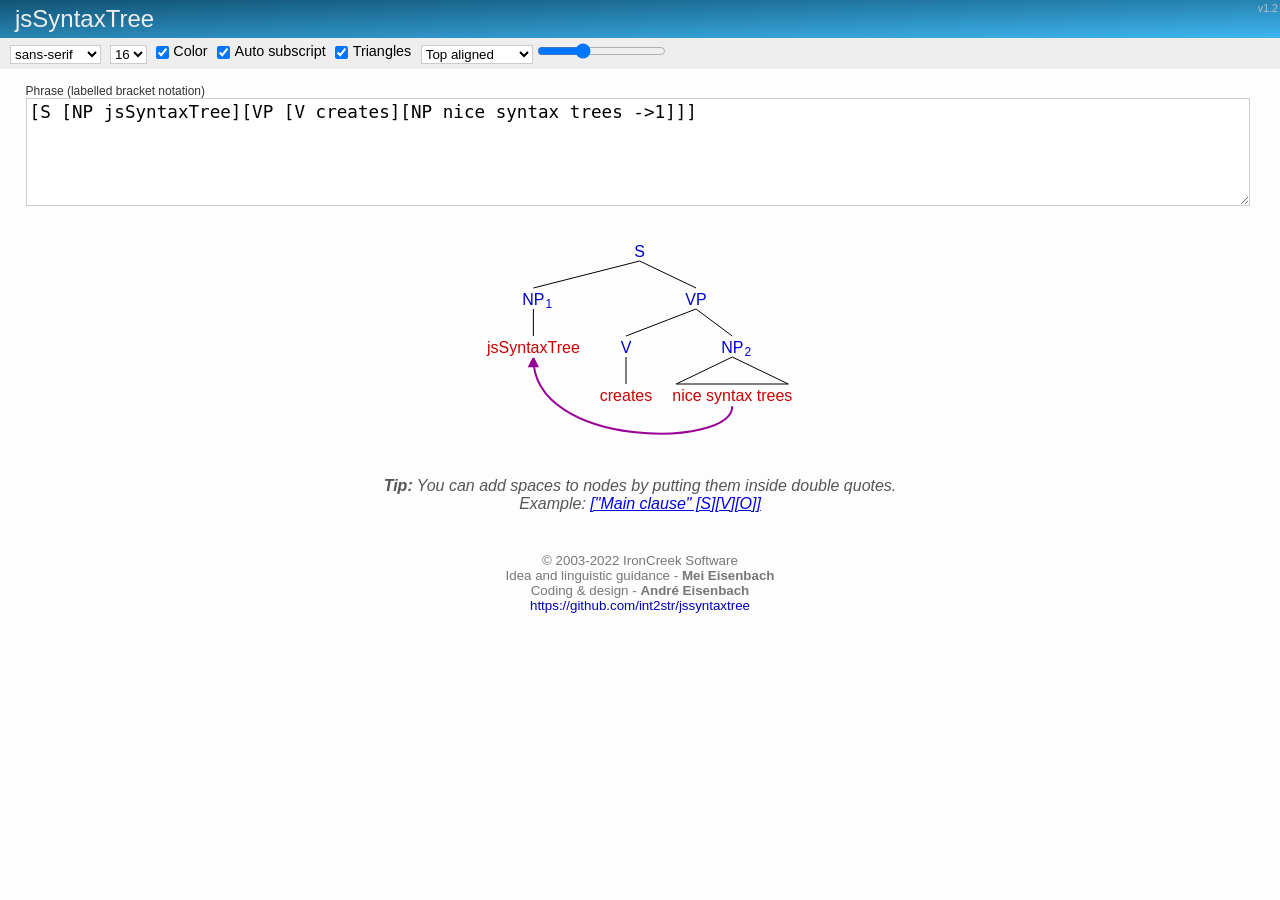
==== MicroML_AST_Viewer/wwwroot/index.html @ 78c35410 "Moving files to correct path. Adjusting the .fsproj file to have the correct modules. Changing Progr" ====
<!DOCTYPE html>
<title>jsSyntaxTree</title>
<link rel="stylesheet" type="text/css" href="default.css" />
<link rel="manifest" href="syntaxtree.webmanifest" />
<script type="module" src="syntaxtree.js" async></script>
<meta http-equiv="Content-Type" content="text/html;charset=utf-8" />
<meta name='viewport' content='width=device-width, initial-scale=1' />
<meta name="author" content="Andre Eisenbach" />
<meta name="description"
  content="jsSyntaxtree - a syntax tree generator for linguists. Draw syntax trees from labelled bracket notation phrases and include them into your assignment/homework." />
<meta name="keywords" content="syntax tree, linguists, homework, labelled bracket notation" />

<h1>jsSyntaxTree</h1>

<div id="options">
  <select id="font">
    <option value="sans-serif" selected="selected">sans-serif</option>
    <option value="serif">serif</option>
    <option value="monospace">monospace</option>
    <option value="cursive">cursive</option>
    <option value="fantasy">fantasy</option>
  </select>&nbsp;
  <select id="fontsize">
    <option value="12">12</option>
    <option value="14">14</option>
    <option value="16" selected="selected">16</option>
    <option value="18">18</option>
    <option value="20">20</option>
    <option value="24">24</option>
    <option value="36">36</option>
  </select>&nbsp;
  <input type="checkbox" id="nodecolor" checked="checked" />
  <label for="nodecolor">Color</label>
  <input type="checkbox" id="autosub" checked="checked" />
  <label for="autosub">Auto subscript</label>
  <input type="checkbox" id="triangles" checked="checked" />
  <label for="triangles">Triangles</label>
  <select id="align">
    <option value="0">Top aligned</option>
    <option value="1">Leaves aligned</option>
    <option value="2">Bottom aligned</option>
  </select>
  <input type="range" id="spacing" min="75" max="150" value="100" />
</div>

<div id="input">
  <h2>Phrase (labelled bracket notation)</h2>
  <textarea rows="5" id="code">[S [NP jsSyntaxTree][VP [V creates][NP nice syntax trees ->1]]]</textarea>
  <span id="parse-error"></span>
</div>

<div id="tree"><canvas id="canvas" width="100" height="100"></canvas></div>

<div id="tip"></div>

<footer>
  &copy; 2003-2022 IronCreek Software<br />
  Idea and linguistic guidance - <b>Mei Eisenbach</b><br />
  Coding &amp; design - <b>Andr&eacute; Eisenbach</b><br />
  <a href="https://github.com/int2str/jssyntaxtree">https://github.com/int2str/jssyntaxtree</a>
  <div id="version">&nbsp;</div>
</footer>
---- MicroML_AST_Viewer/wwwroot/default.css ----
* {
  margin: 0;
  padding: 0;
}

body {
  color: black;
  background-color: #fdfdfd;
  font-family: "Bitsream Vera Sans",Helvetica,Arial,sans-serif;
}

h1 {
  background-image: linear-gradient(to bottom right, #125475, #3eb5f0);
  color: #eee;
  padding: 5px 15px;
  font-weight: normal;
  font-size: 1.5rem;
}

h2 {
  font-size: 0.75rem;
  font-weight: normal;
  color: #333;
}

textarea, button, select {
  border: 1px solid #ccc;
  background-color: white;
}

textarea {
  font-size: 1.1rem;
  width: 99%;
  padding: 3px;
}

footer {
  text-align: center;
  font-size: smaller;
  margin-top: 40px;
  color: #777;
  clear: both;
}

footer a {
  color: #00B;
  text-decoration: none;
}

input[type="checkbox"] {
  vertical-align: auto;
}

label {
  vertical-align: top;
  font-size: 0.9rem;
  padding-right: 5px;
}

#options {
  background-color: #eee;
  padding: 5px 10px;
  margin-bottom: 15px;
}

#input {
  margin: 15px auto;
  width: 96%;
}

#tree {
  display: flex;
  align-items: center;
  justify-content: center;
}

#tip {
  margin-top: 40px;
  color: #555;
  text-align: center;
  font-style: italic;
}

#version {
  position: absolute;
  right: 2px;
  top: 2px;
  color: #BBB;
  font-size: 0.8em;
}

#parse-error {
  color: #666;
  height: 0.7em;
  font-size: 0.7em;
  display: block;
}

#canvas {
  cursor: pointer;
}
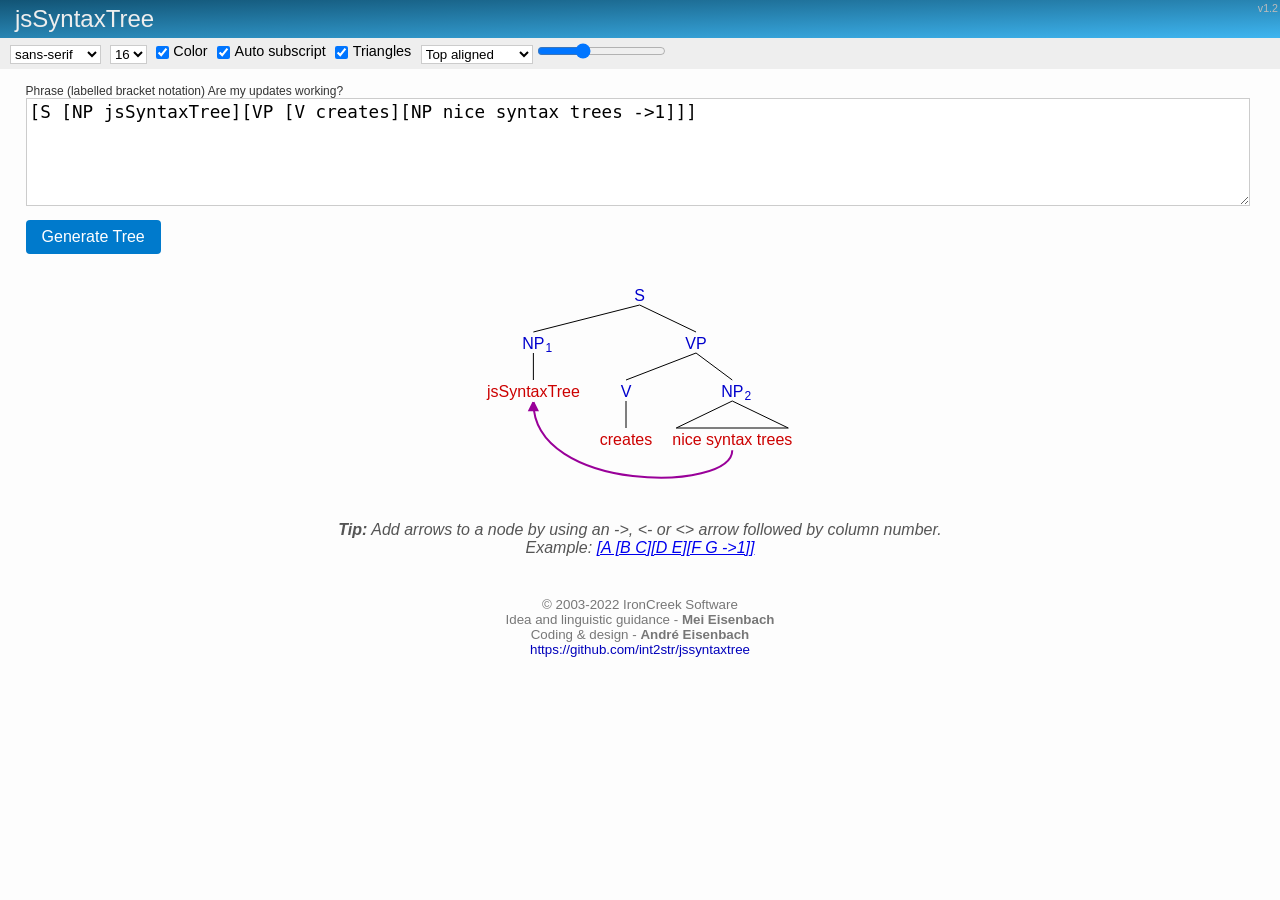
==== commit d542c8bf: "First fully working version, made small updates so that it reads bracket syntax correctly and update" ====
--- a/MicroML_AST_Viewer/wwwroot/index.html
+++ b/MicroML_AST_Viewer/wwwroot/index.html
@@ -44,8 +44,9 @@
 </div>
 
 <div id="input">
-  <h2>Phrase (labelled bracket notation)</h2>
+  <h2>Phrase (labelled bracket notation) Are my updates working?</h2>
   <textarea rows="5" id="code">[S [NP jsSyntaxTree][VP [V creates][NP nice syntax trees ->1]]]</textarea>
+  <button id="submit">Generate Tree</button>
   <span id="parse-error"></span>
 </div>
 
--- a/MicroML_AST_Viewer/wwwroot/default.css
+++ b/MicroML_AST_Viewer/wwwroot/default.css
@@ -98,4 +98,24 @@
 
 #canvas {
   cursor: pointer;
-}+}
+#submit {
+  display: block;
+  margin-top: 10px;
+  padding: 8px 16px;
+  font-size: 16px;
+  background-color: #007acc;
+  color: white;
+  border: none;
+  cursor: pointer;
+  border-radius: 4px;
+}
+
+#submit:hover {
+  background-color: #005f99;
+}
+
+button {
+  position: relative;
+  z-index: 10; /* Ensures it's above other elements */
+}
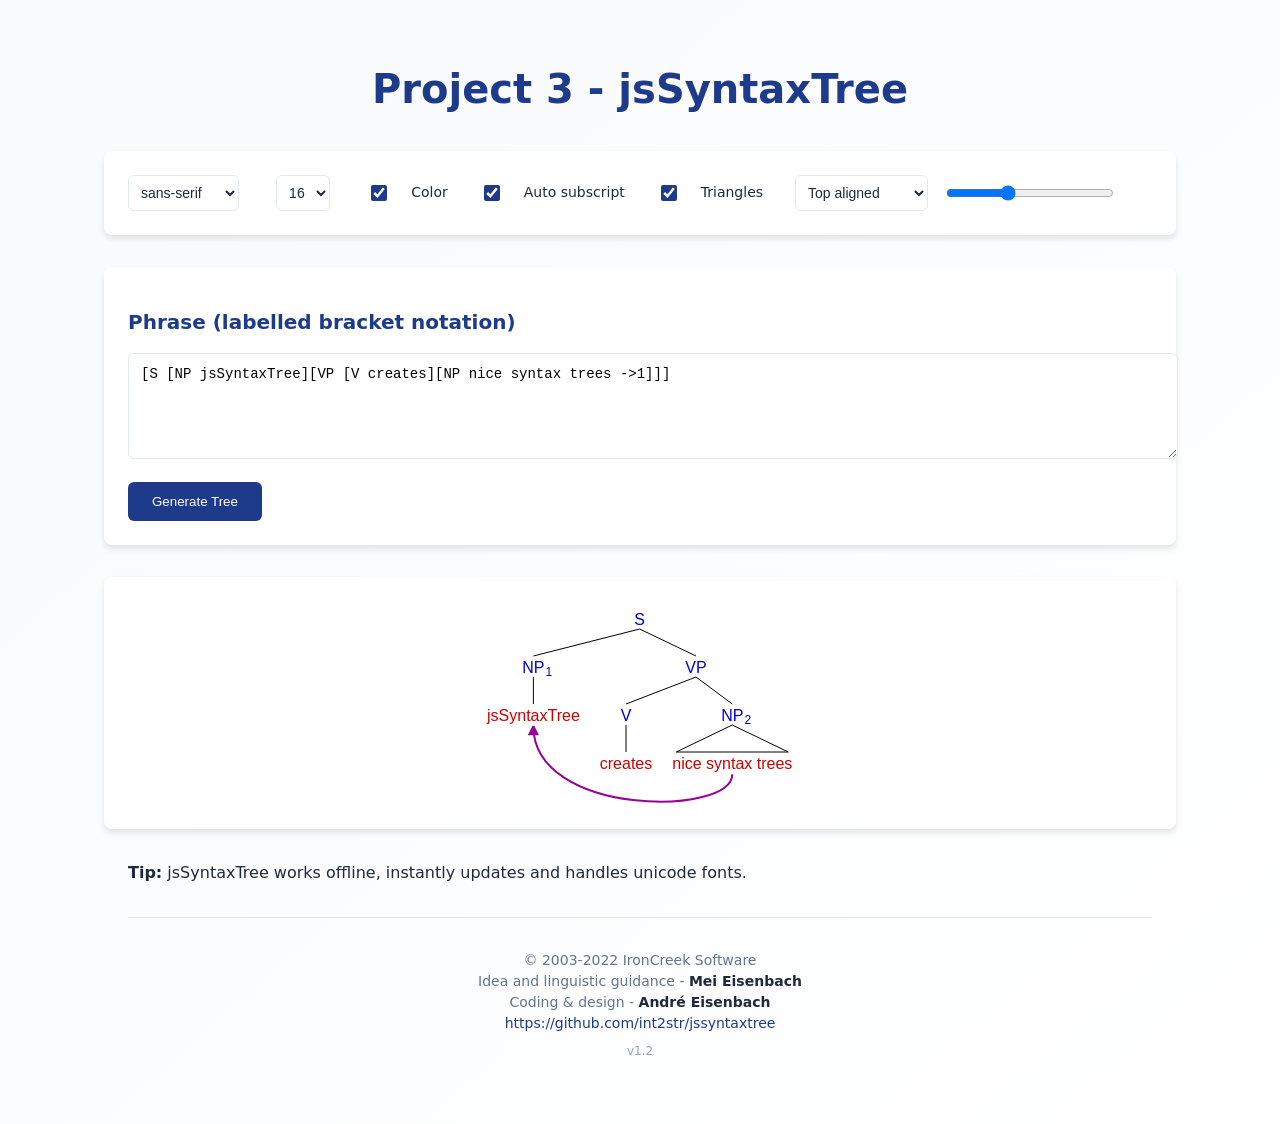
==== commit d2dfccd6: "Adjusting CSS and Formatting" ====
--- a/MicroML_AST_Viewer/wwwroot/index.html
+++ b/MicroML_AST_Viewer/wwwroot/index.html
@@ -1,5 +1,5 @@
 <!DOCTYPE html>
-<title>jsSyntaxTree</title>
+<title>Project 3 - jsSyntaxTree</title>
 <link rel="stylesheet" type="text/css" href="default.css" />
 <link rel="manifest" href="syntaxtree.webmanifest" />
 <script type="module" src="syntaxtree.js" async></script>
@@ -10,7 +10,7 @@
   content="jsSyntaxtree - a syntax tree generator for linguists. Draw syntax trees from labelled bracket notation phrases and include them into your assignment/homework." />
 <meta name="keywords" content="syntax tree, linguists, homework, labelled bracket notation" />
 
-<h1>jsSyntaxTree</h1>
+<h1>Project 3 - jsSyntaxTree</h1>
 
 <div id="options">
   <select id="font">
@@ -44,7 +44,7 @@
 </div>
 
 <div id="input">
-  <h2>Phrase (labelled bracket notation) Are my updates working?</h2>
+  <h2>Phrase (labelled bracket notation)</h2>
   <textarea rows="5" id="code">[S [NP jsSyntaxTree][VP [V creates][NP nice syntax trees ->1]]]</textarea>
   <button id="submit">Generate Tree</button>
   <span id="parse-error"></span>
--- a/MicroML_AST_Viewer/wwwroot/default.css
+++ b/MicroML_AST_Viewer/wwwroot/default.css
@@ -1,121 +1,242 @@
-* {
+/* Base styles */
+:root {
+  --primary: #1E3A8A;
+  --secondary: #0D9488;
+  --background: #f8fafc;
+  --text: #1e293b;
+  --border: #e2e8f0;
+  --shadow: rgba(0, 0, 0, 0.1);
+}
+
+body {
+  font-family: system-ui, -apple-system, BlinkMacSystemFont, 'Segoe UI', Roboto, 
+    Oxygen, Ubuntu, Cantarell, 'Open Sans', 'Helvetica Neue', sans-serif;
+  line-height: 1.5;
   margin: 0;
-  padding: 0;
-}
-
-body {
-  color: black;
-  background-color: #fdfdfd;
-  font-family: "Bitsream Vera Sans",Helvetica,Arial,sans-serif;
-}
-
+  padding: 2rem;
+  background: linear-gradient(to bottom right, var(--background), #ffffff);
+  color: var(--text);
+  min-height: 100vh;
+}
+
+/* Container */
+body > * {
+  max-width: 1024px;
+  margin-left: auto;
+  margin-right: auto;
+}
+
+/* Header */
 h1 {
-  background-image: linear-gradient(to bottom right, #125475, #3eb5f0);
-  color: #eee;
-  padding: 5px 15px;
-  font-weight: normal;
-  font-size: 1.5rem;
+  color: var(--primary);
+  text-align: center;
+  font-size: 2.5rem;
+  margin-bottom: 2rem;
+  font-weight: 700;
 }
 
 h2 {
-  font-size: 0.75rem;
-  font-weight: normal;
-  color: #333;
-}
-
-textarea, button, select {
-  border: 1px solid #ccc;
+  color: var(--primary);
+  font-size: 1.25rem;
+  margin-bottom: 1rem;
+  font-weight: 600;
+}
+
+/* Options panel */
+#options {
+  background: white;
+  padding: 1.5rem;
+  border-radius: 0.5rem;
+  box-shadow: 0 4px 6px var(--shadow);
+  margin-bottom: 2rem;
+  display: flex;
+  flex-wrap: wrap;
+  gap: 1rem;
+  align-items: center;
+}
+
+/* Form controls */
+select, input[type="range"] {
+  padding: 0.5rem;
+  border: 1px solid var(--border);
+  border-radius: 0.375rem;
   background-color: white;
+  color: var(--text);
+  font-size: 0.875rem;
+  transition: all 0.2s;
+}
+
+select:hover, input[type="range"]:hover {
+  border-color: var(--secondary);
+}
+
+select:focus, input[type="range"]:focus {
+  outline: none;
+  border-color: var(--primary);
+  box-shadow: 0 0 0 3px rgba(30, 58, 138, 0.1);
+}
+
+/* Checkbox styling */
+input[type="checkbox"] {
+  width: 1rem;
+  height: 1rem;
+  margin-right: 0.5rem;
+  accent-color: var(--primary);
+}
+
+label {
+  font-size: 0.875rem;
+  margin-right: 1rem;
+}
+
+/* Range input styling */
+input[type="range"] {
+  width: 150px;
+  height: 6px;
+  background: var(--border);
+  border-radius: 3px;
+  outline: none;
+}
+
+input[type="range"]::-webkit-slider-thumb {
+  -webkit-appearance: none;
+  width: 16px;
+  height: 16px;
+  background: var(--primary);
+  border-radius: 50%;
+  cursor: pointer;
+  transition: all 0.2s;
+}
+
+input[type="range"]::-moz-range-thumb {
+  width: 16px;
+  height: 16px;
+  background: var(--primary);
+  border: none;
+  border-radius: 50%;
+  cursor: pointer;
+  transition: all 0.2s;
+}
+
+/* Input area */
+#input {
+  background: white;
+  padding: 1.5rem;
+  border-radius: 0.5rem;
+  box-shadow: 0 4px 6px var(--shadow);
+  margin-bottom: 2rem;
 }
 
 textarea {
-  font-size: 1.1rem;
-  width: 99%;
-  padding: 3px;
-}
-
+  width: 100%;
+  padding: 0.75rem;
+  border: 1px solid var(--border);
+  border-radius: 0.375rem;
+  font-family: monospace;
+  font-size: 0.875rem;
+  resize: vertical;
+  margin-bottom: 1rem;
+  transition: all 0.2s;
+}
+
+textarea:focus {
+  outline: none;
+  border-color: var(--primary);
+  box-shadow: 0 0 0 3px rgba(30, 58, 138, 0.1);
+}
+
+/* Button styling */
+button {
+  background-color: var(--primary);
+  color: white;
+  padding: 0.75rem 1.5rem;
+  border: none;
+  border-radius: 0.375rem;
+  font-weight: 500;
+  cursor: pointer;
+  transition: all 0.2s;
+}
+
+button:hover {
+  background-color: #1e4899;
+  transform: translateY(-1px);
+}
+
+button:active {
+  transform: translateY(0);
+}
+
+/* Tree display */
+#tree {
+  background: white;
+  padding: 1.5rem;
+  border-radius: 0.5rem;
+  box-shadow: 0 4px 6px var(--shadow);
+  margin-bottom: 2rem;
+  min-height: 200px;
+  display: flex;
+  justify-content: center;
+  align-items: center;
+}
+
+canvas {
+  max-width: 100%;
+  height: auto;
+}
+
+/* Error message */
+#parse-error {
+  color: #ef4444;
+  font-size: 0.875rem;
+  margin-left: 1rem;
+}
+
+/* Footer */
 footer {
   text-align: center;
-  font-size: smaller;
-  margin-top: 40px;
-  color: #777;
-  clear: both;
+  padding: 2rem 0;
+  color: #64748b;
+  font-size: 0.875rem;
+  border-top: 1px solid var(--border);
+  margin-top: 2rem;
 }
 
 footer a {
-  color: #00B;
+  color: var(--primary);
   text-decoration: none;
-}
-
-input[type="checkbox"] {
-  vertical-align: auto;
-}
-
-label {
-  vertical-align: top;
-  font-size: 0.9rem;
-  padding-right: 5px;
-}
-
-#options {
-  background-color: #eee;
-  padding: 5px 10px;
-  margin-bottom: 15px;
-}
-
-#input {
-  margin: 15px auto;
-  width: 96%;
-}
-
-#tree {
-  display: flex;
-  align-items: center;
-  justify-content: center;
-}
-
-#tip {
-  margin-top: 40px;
-  color: #555;
-  text-align: center;
-  font-style: italic;
+  transition: color 0.2s;
+}
+
+footer a:hover {
+  color: var(--secondary);
+}
+
+footer b {
+  color: var(--text);
 }
 
 #version {
-  position: absolute;
-  right: 2px;
-  top: 2px;
-  color: #BBB;
-  font-size: 0.8em;
-}
-
-#parse-error {
-  color: #666;
-  height: 0.7em;
-  font-size: 0.7em;
-  display: block;
-}
-
-#canvas {
-  cursor: pointer;
-}
-#submit {
-  display: block;
-  margin-top: 10px;
-  padding: 8px 16px;
-  font-size: 16px;
-  background-color: #007acc;
-  color: white;
-  border: none;
-  cursor: pointer;
-  border-radius: 4px;
-}
-
-#submit:hover {
-  background-color: #005f99;
-}
-
-button {
-  position: relative;
-  z-index: 10; /* Ensures it's above other elements */
-}
+  margin-top: 0.5rem;
+  font-size: 0.75rem;
+  color: #94a3b8;
+}
+
+/* Responsive adjustments */
+@media (max-width: 640px) {
+  body {
+    padding: 1rem;
+  }
+
+  h1 {
+    font-size: 2rem;
+  }
+
+  #options {
+    padding: 1rem;
+    gap: 0.75rem;
+  }
+
+  select, input[type="range"] {
+    width: 100%;
+  }
+}
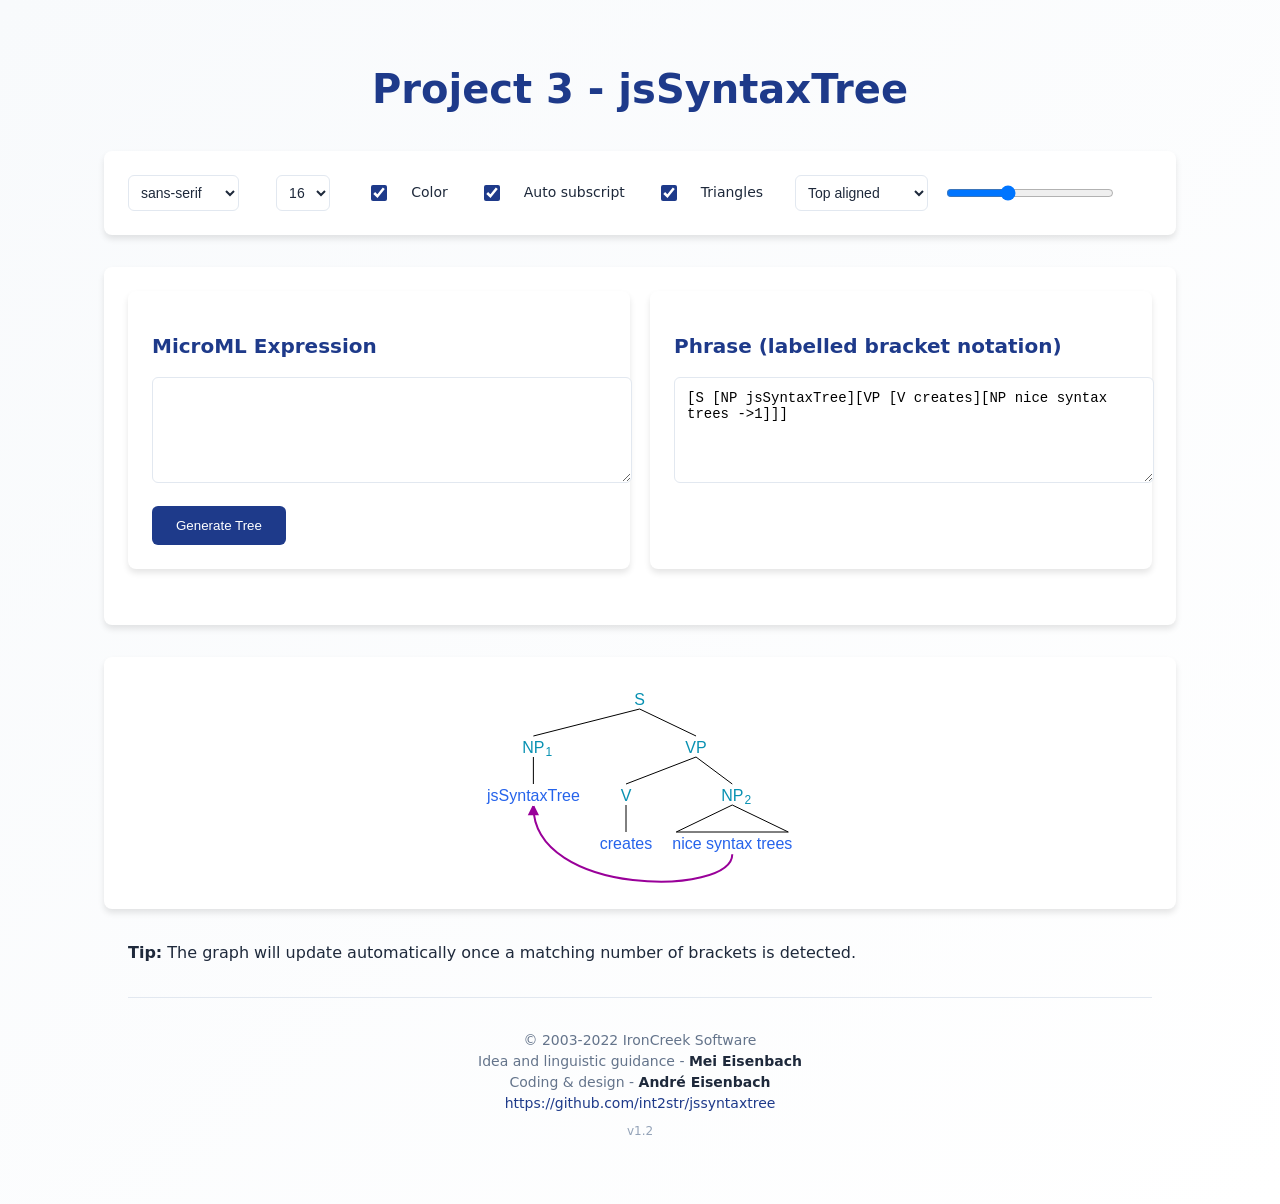
==== commit 7cca89e6: "Adding a new texterea field to combat issues with the input being replaced with the bracket notation" ====
--- a/MicroML_AST_Viewer/wwwroot/index.html
+++ b/MicroML_AST_Viewer/wwwroot/index.html
@@ -42,12 +42,17 @@
   </select>
   <input type="range" id="spacing" min="75" max="150" value="100" />
 </div>
-
-<div id="input">
-  <h2>Phrase (labelled bracket notation)</h2>
-  <textarea rows="5" id="code">[S [NP jsSyntaxTree][VP [V creates][NP nice syntax trees ->1]]]</textarea>
-  <button id="submit">Generate Tree</button>
-  <span id="parse-error"></span>
+<div id="input_section">
+  <div id="input">
+    <h2>MicroML Expression</h2>
+    <textarea rows="5" id="expression"></textarea>
+    <button id="submit">Generate Tree</button>
+  </div>
+  <div id="input">
+    <h2>Phrase (labelled bracket notation)</h2>
+    <textarea rows="5" id="code">[S [NP jsSyntaxTree][VP [V creates][NP nice syntax trees ->1]]]</textarea>
+    <span id="parse-error"></span>
+  </div>
 </div>
 
 <div id="tree"><canvas id="canvas" width="100" height="100"></canvas></div>
--- a/MicroML_AST_Viewer/wwwroot/default.css
+++ b/MicroML_AST_Viewer/wwwroot/default.css
@@ -125,6 +125,17 @@
   border-radius: 0.5rem;
   box-shadow: 0 4px 6px var(--shadow);
   margin-bottom: 2rem;
+  width: 100%;
+}
+#input_section {
+  background: white;
+  padding: 1.5rem;
+  border-radius: 0.5rem;
+  box-shadow: 0 4px 6px var(--shadow);
+  margin-bottom: 2rem;
+  display: flex;
+  justify-content: space-between;
+  gap: 20px;
 }
 
 textarea {
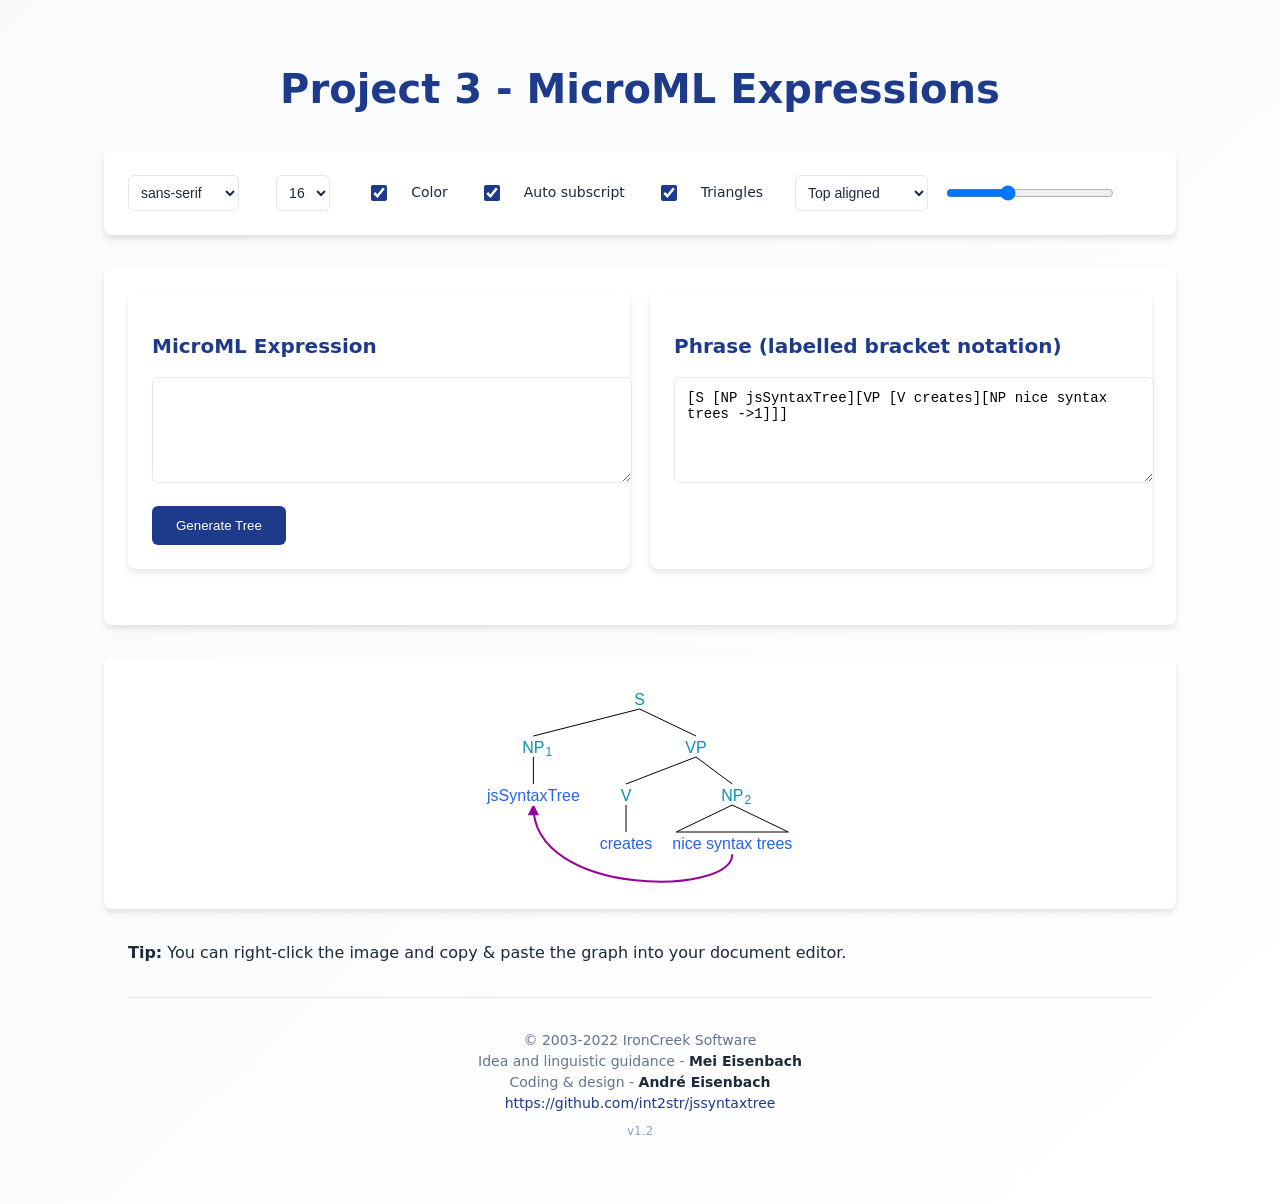
==== commit 5672c742: "Update index.html" ====
--- a/MicroML_AST_Viewer/wwwroot/index.html
+++ b/MicroML_AST_Viewer/wwwroot/index.html
@@ -1,5 +1,5 @@
 <!DOCTYPE html>
-<title>Project 3 - jsSyntaxTree</title>
+<title>Project 3 - MicroML Expressions</title>
 <link rel="stylesheet" type="text/css" href="default.css" />
 <link rel="manifest" href="syntaxtree.webmanifest" />
 <script type="module" src="syntaxtree.js" async></script>
@@ -10,7 +10,7 @@
   content="jsSyntaxtree - a syntax tree generator for linguists. Draw syntax trees from labelled bracket notation phrases and include them into your assignment/homework." />
 <meta name="keywords" content="syntax tree, linguists, homework, labelled bracket notation" />
 
-<h1>Project 3 - jsSyntaxTree</h1>
+<h1>Project 3 - MicroML Expressions</h1>
 
 <div id="options">
   <select id="font">
